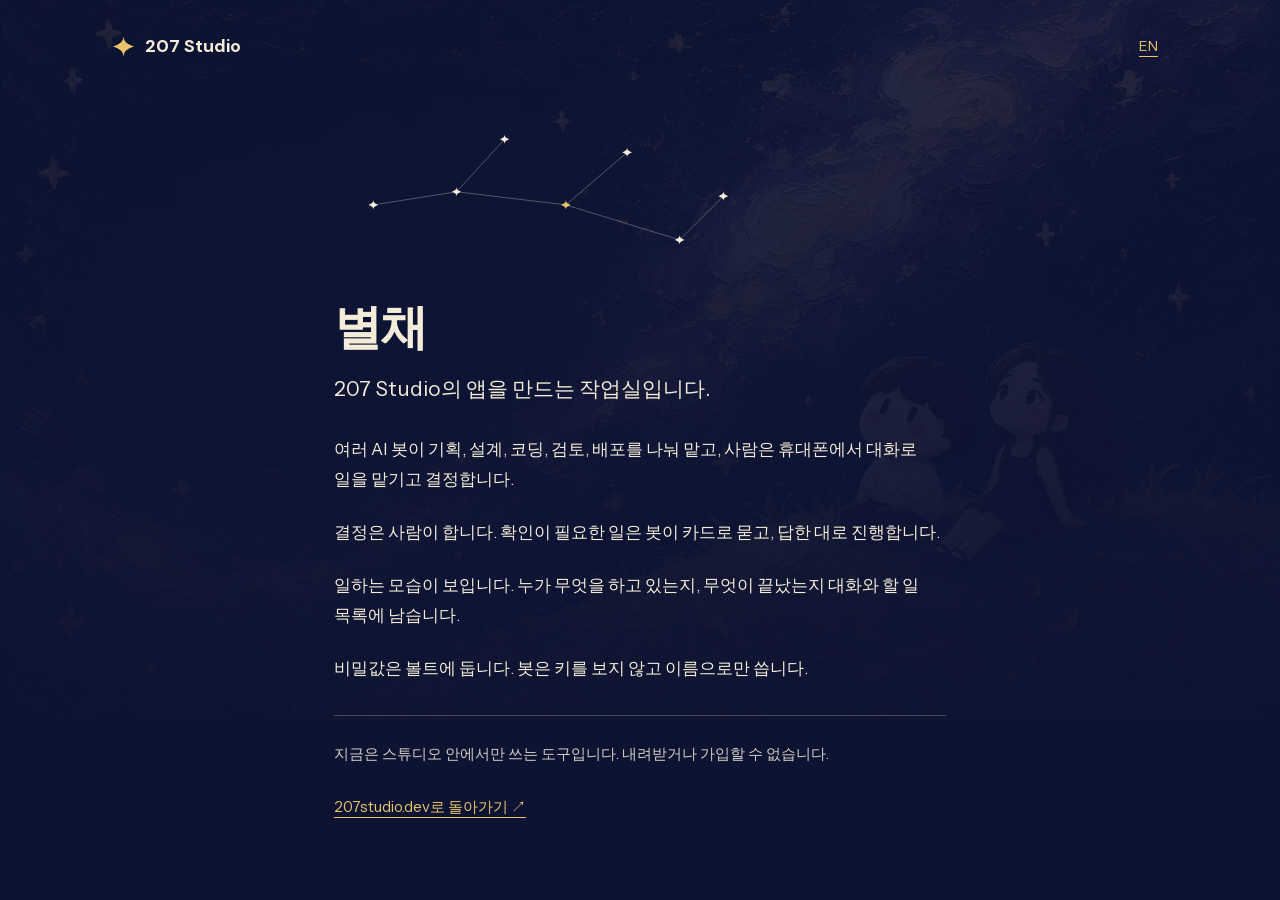
==== ko/index.html @ 6073c7ca "Build static bilingual Constellation introduction" ====
<!doctype html>
<html lang="ko"><head><meta charset="utf-8"><meta name="viewport" content="width=device-width,initial-scale=1"><title>별채 — 207 Studio</title><meta name="description" content="207 Studio의 앱을 만드는 작업실입니다."><meta name="theme-color" content="#0d1333"><link rel="canonical" href="https://constellation.207studio.dev/ko/"><link rel="alternate" hreflang="en" href="https://constellation.207studio.dev/"><link rel="alternate" hreflang="ko" href="https://constellation.207studio.dev/ko/"><link rel="alternate" hreflang="x-default" href="https://constellation.207studio.dev/"><meta property="og:title" content="별채 — 207 Studio"><meta property="og:description" content="207 Studio의 앱을 만드는 작업실입니다."><meta property="og:type" content="website"><meta property="og:url" content="https://constellation.207studio.dev/ko/"><link rel="icon" href="/assets/star.svg" type="image/svg+xml"><link rel="stylesheet" href="/assets/style.css"></head><body>
<header><span class="brand"><svg viewBox="0 0 24 24" aria-hidden="true"><path d="M12 1c.4 5.6 2.6 8 11 11-8.4 3-10.6 5.4-11 11-.4-5.6-2.6-8-11-11 8.4-3 10.6-5.4 11-11z"/></svg>207 Studio</span><a lang="en" hreflang="en" href="/">EN</a></header>
<main><svg class="constellation" viewBox="0 0 480 180" aria-hidden="true"><path class="threads" d="M45 105 140 90 195 30M140 90 265 105 335 45M265 105 395 145 445 95"/><g transform="translate(39 99) scale(.5)"><path d="M12 1c.4 5.6 2.6 8 11 11-8.4 3-10.6 5.4-11 11-.4-5.6-2.6-8-11-11 8.4-3 10.6-5.4 11-11z"/></g><g transform="translate(134 84) scale(.5)"><path d="M12 1c.4 5.6 2.6 8 11 11-8.4 3-10.6 5.4-11 11-.4-5.6-2.6-8-11-11 8.4-3 10.6-5.4 11-11z"/></g><g transform="translate(189 24) scale(.5)"><path d="M12 1c.4 5.6 2.6 8 11 11-8.4 3-10.6 5.4-11 11-.4-5.6-2.6-8-11-11 8.4-3 10.6-5.4 11-11z"/></g><g transform="translate(259 99) scale(.5)" class="gold"><path d="M12 1c.4 5.6 2.6 8 11 11-8.4 3-10.6 5.4-11 11-.4-5.6-2.6-8-11-11 8.4-3 10.6-5.4 11-11z"/></g><g transform="translate(329 39) scale(.5)"><path d="M12 1c.4 5.6 2.6 8 11 11-8.4 3-10.6 5.4-11 11-.4-5.6-2.6-8-11-11 8.4-3 10.6-5.4 11-11z"/></g><g transform="translate(389 139) scale(.5)"><path d="M12 1c.4 5.6 2.6 8 11 11-8.4 3-10.6 5.4-11 11-.4-5.6-2.6-8-11-11 8.4-3 10.6-5.4 11-11z"/></g><g transform="translate(439 89) scale(.5)"><path d="M12 1c.4 5.6 2.6 8 11 11-8.4 3-10.6 5.4-11 11-.4-5.6-2.6-8-11-11 8.4-3 10.6-5.4 11-11z"/></g></svg><h1>별채</h1><p class="lead">207 Studio의 앱을 만드는 작업실입니다.</p><div class="copy"><p>여러 AI 봇이 기획, 설계, 코딩, 검토, 배포를 나눠 맡고, 사람은 휴대폰에서 대화로 일을 맡기고 결정합니다.</p><p>결정은 사람이 합니다. 확인이 필요한 일은 봇이 카드로 묻고, 답한 대로 진행합니다.</p><p>일하는 모습이 보입니다. 누가 무엇을 하고 있는지, 무엇이 끝났는지 대화와 할 일 목록에 남습니다.</p><p>비밀값은 볼트에 둡니다. 봇은 키를 보지 않고 이름으로만 씁니다.</p></div><p class="status">지금은 스튜디오 안에서만 쓰는 도구입니다. 내려받거나 가입할 수 없습니다.</p><a class="back" href="https://207studio.dev/ko/">207studio.dev로 돌아가기 <span aria-hidden="true">↗</span></a></main></body></html>
---- assets/style.css ----
@font-face{font-family:'DM Sans';src:url('fonts/dm-sans-700-latin.woff2') format('woff2');font-weight:700;font-display:swap}
@font-face{font-family:'Instrument Sans';src:url('fonts/instrument-sans-latin.woff2') format('woff2');font-weight:400 700;font-display:swap}
*{box-sizing:border-box}html{color-scheme:dark;background:#0d1333}body{margin:0;color:#f4ecd8;font-family:'Instrument Sans','Apple SD Gothic Neo','Malgun Gothic',sans-serif;font-size:17px;line-height:1.8;background:linear-gradient(#0d1333dd,#0d1333f5 600px),url('sky.webp') center top/1280px auto no-repeat;min-height:100vh}header{max-width:1120px;margin:auto;padding:28px 32px;display:flex;align-items:center;justify-content:space-between}.brand{display:flex;align-items:center;gap:10px;font-family:'DM Sans',sans-serif;font-weight:700;font-size:18px}.brand svg{width:23px;height:23px;fill:#e9c46a}a{color:#e9c46a;text-underline-offset:5px;text-decoration-thickness:1px}header a{padding:6px 10px;font-size:14px}a:hover{text-decoration-thickness:2px}a:focus-visible{outline:2px solid #e9c46a;outline-offset:5px;border-radius:2px}main{max-width:660px;margin:20px auto 0;padding:0 24px 72px}.constellation{display:block;width:min(100%,420px);height:auto;margin:0 0 28px;fill:#f4ecd8}.threads{fill:none;stroke:#f4ecd8;stroke-opacity:.35;stroke-width:1}.gold{fill:#e9c46a}h1{font-family:'DM Sans','Apple SD Gothic Neo','Malgun Gothic',sans-serif;font-size:clamp(36px,6vw,48px);line-height:1.2;letter-spacing:-.035em;margin:0 0 16px}.lead{font-size:21px;line-height:1.6;margin:0 0 28px}.copy p{margin:0 0 22px}.status{border-top:1px solid #f4ecd840;margin:32px 0 24px;padding-top:24px;font-size:15px;color:#d3cdbf}.back{font-size:15px}html[lang=ko] main{word-break:keep-all;overflow-wrap:break-word}@media(max-width:480px){header{padding:20px 24px}main{margin-top:12px}.constellation{margin-bottom:24px}.lead{font-size:20px}}
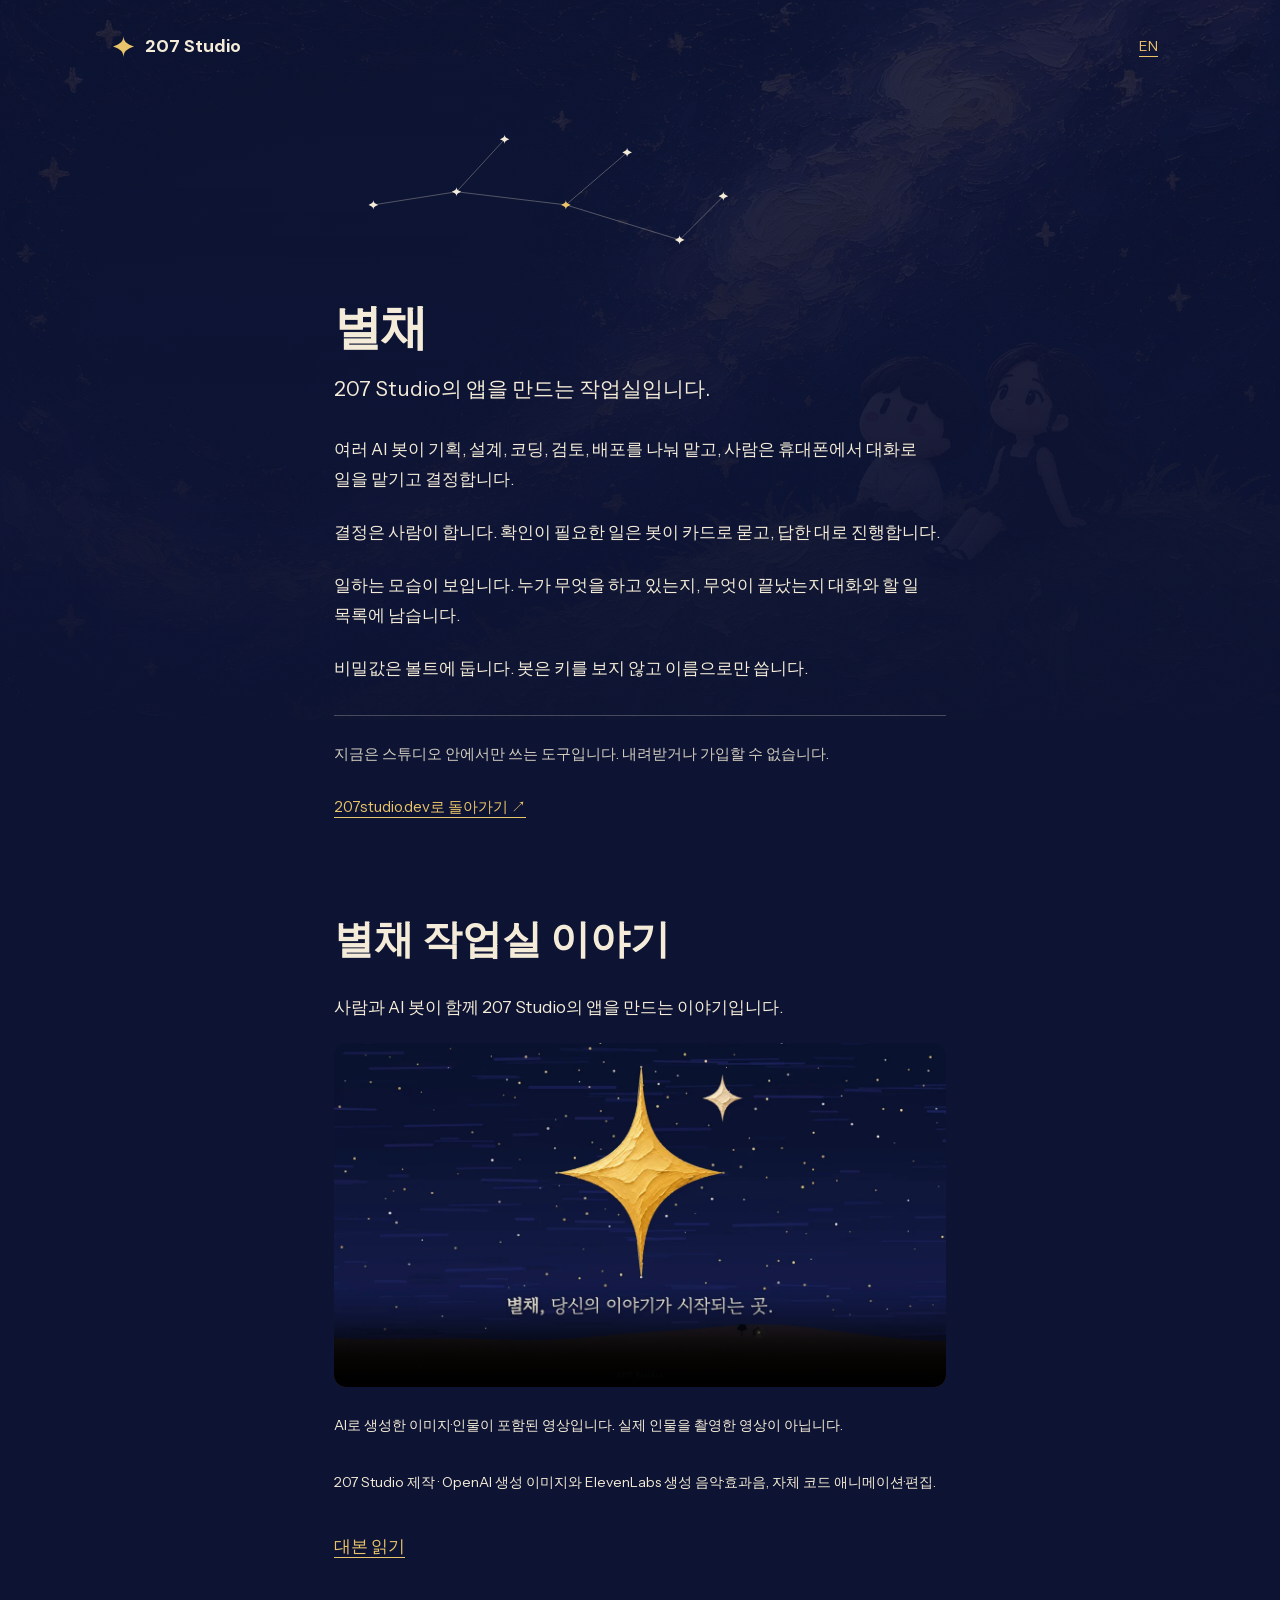
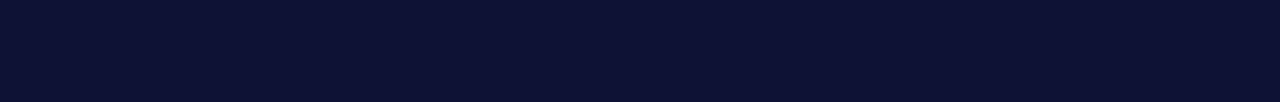
==== commit adedbec4: "Add owner-authorized bilingual ad with captions and AI credit" ====
--- a/ko/index.html
+++ b/ko/index.html
@@ -1,4 +1,5 @@
 <!doctype html>
-<html lang="ko"><head><meta charset="utf-8"><meta name="viewport" content="width=device-width,initial-scale=1"><title>별채 — 207 Studio</title><meta name="description" content="207 Studio의 앱을 만드는 작업실입니다."><meta name="theme-color" content="#0d1333"><link rel="canonical" href="https://constellation.207studio.dev/ko/"><link rel="alternate" hreflang="en" href="https://constellation.207studio.dev/"><link rel="alternate" hreflang="ko" href="https://constellation.207studio.dev/ko/"><link rel="alternate" hreflang="x-default" href="https://constellation.207studio.dev/"><meta property="og:title" content="별채 — 207 Studio"><meta property="og:description" content="207 Studio의 앱을 만드는 작업실입니다."><meta property="og:type" content="website"><meta property="og:url" content="https://constellation.207studio.dev/ko/"><link rel="icon" href="/assets/star.svg" type="image/svg+xml"><link rel="stylesheet" href="/assets/style.css"></head><body>
+<html lang="ko"><head><meta charset="utf-8"><meta name="viewport" content="width=device-width,initial-scale=1"><title>별채 — 207 Studio</title><meta name="description" content="207 Studio의 앱을 만드는 작업실입니다."><meta name="theme-color" content="#0d1333"><link rel="canonical" href="https://constellation.207studio.dev/ko/"><link rel="alternate" hreflang="en" href="https://constellation.207studio.dev/"><link rel="alternate" hreflang="ko" href="https://constellation.207studio.dev/ko/"><link rel="alternate" hreflang="x-default" href="https://constellation.207studio.dev/"><meta property="og:title" content="별채 — 207 Studio"><meta property="og:description" content="207 Studio의 앱을 만드는 작업실입니다."><meta property="og:type" content="website"><meta property="og:url" content="https://constellation.207studio.dev/ko/"><link rel="icon" href="/assets/star.svg" type="image/svg+xml"><link rel="stylesheet" href="/assets/style.css"><link rel="stylesheet" href="/assets/constellation-video.css"></head><body>
 <header><span class="brand"><svg viewBox="0 0 24 24" aria-hidden="true"><path d="M12 1c.4 5.6 2.6 8 11 11-8.4 3-10.6 5.4-11 11-.4-5.6-2.6-8-11-11 8.4-3 10.6-5.4 11-11z"/></svg>207 Studio</span><a lang="en" hreflang="en" href="/">EN</a></header>
-<main><svg class="constellation" viewBox="0 0 480 180" aria-hidden="true"><path class="threads" d="M45 105 140 90 195 30M140 90 265 105 335 45M265 105 395 145 445 95"/><g transform="translate(39 99) scale(.5)"><path d="M12 1c.4 5.6 2.6 8 11 11-8.4 3-10.6 5.4-11 11-.4-5.6-2.6-8-11-11 8.4-3 10.6-5.4 11-11z"/></g><g transform="translate(134 84) scale(.5)"><path d="M12 1c.4 5.6 2.6 8 11 11-8.4 3-10.6 5.4-11 11-.4-5.6-2.6-8-11-11 8.4-3 10.6-5.4 11-11z"/></g><g transform="translate(189 24) scale(.5)"><path d="M12 1c.4 5.6 2.6 8 11 11-8.4 3-10.6 5.4-11 11-.4-5.6-2.6-8-11-11 8.4-3 10.6-5.4 11-11z"/></g><g transform="translate(259 99) scale(.5)" class="gold"><path d="M12 1c.4 5.6 2.6 8 11 11-8.4 3-10.6 5.4-11 11-.4-5.6-2.6-8-11-11 8.4-3 10.6-5.4 11-11z"/></g><g transform="translate(329 39) scale(.5)"><path d="M12 1c.4 5.6 2.6 8 11 11-8.4 3-10.6 5.4-11 11-.4-5.6-2.6-8-11-11 8.4-3 10.6-5.4 11-11z"/></g><g transform="translate(389 139) scale(.5)"><path d="M12 1c.4 5.6 2.6 8 11 11-8.4 3-10.6 5.4-11 11-.4-5.6-2.6-8-11-11 8.4-3 10.6-5.4 11-11z"/></g><g transform="translate(439 89) scale(.5)"><path d="M12 1c.4 5.6 2.6 8 11 11-8.4 3-10.6 5.4-11 11-.4-5.6-2.6-8-11-11 8.4-3 10.6-5.4 11-11z"/></g></svg><h1>별채</h1><p class="lead">207 Studio의 앱을 만드는 작업실입니다.</p><div class="copy"><p>여러 AI 봇이 기획, 설계, 코딩, 검토, 배포를 나눠 맡고, 사람은 휴대폰에서 대화로 일을 맡기고 결정합니다.</p><p>결정은 사람이 합니다. 확인이 필요한 일은 봇이 카드로 묻고, 답한 대로 진행합니다.</p><p>일하는 모습이 보입니다. 누가 무엇을 하고 있는지, 무엇이 끝났는지 대화와 할 일 목록에 남습니다.</p><p>비밀값은 볼트에 둡니다. 봇은 키를 보지 않고 이름으로만 씁니다.</p></div><p class="status">지금은 스튜디오 안에서만 쓰는 도구입니다. 내려받거나 가입할 수 없습니다.</p><a class="back" href="https://207studio.dev/ko/">207studio.dev로 돌아가기 <span aria-hidden="true">↗</span></a></main></body></html>+<main><svg class="constellation" viewBox="0 0 480 180" aria-hidden="true"><path class="threads" d="M45 105 140 90 195 30M140 90 265 105 335 45M265 105 395 145 445 95"/><g transform="translate(39 99) scale(.5)"><path d="M12 1c.4 5.6 2.6 8 11 11-8.4 3-10.6 5.4-11 11-.4-5.6-2.6-8-11-11 8.4-3 10.6-5.4 11-11z"/></g><g transform="translate(134 84) scale(.5)"><path d="M12 1c.4 5.6 2.6 8 11 11-8.4 3-10.6 5.4-11 11-.4-5.6-2.6-8-11-11 8.4-3 10.6-5.4 11-11z"/></g><g transform="translate(189 24) scale(.5)"><path d="M12 1c.4 5.6 2.6 8 11 11-8.4 3-10.6 5.4-11 11-.4-5.6-2.6-8-11-11 8.4-3 10.6-5.4 11-11z"/></g><g transform="translate(259 99) scale(.5)" class="gold"><path d="M12 1c.4 5.6 2.6 8 11 11-8.4 3-10.6 5.4-11 11-.4-5.6-2.6-8-11-11 8.4-3 10.6-5.4 11-11z"/></g><g transform="translate(329 39) scale(.5)"><path d="M12 1c.4 5.6 2.6 8 11 11-8.4 3-10.6 5.4-11 11-.4-5.6-2.6-8-11-11 8.4-3 10.6-5.4 11-11z"/></g><g transform="translate(389 139) scale(.5)"><path d="M12 1c.4 5.6 2.6 8 11 11-8.4 3-10.6 5.4-11 11-.4-5.6-2.6-8-11-11 8.4-3 10.6-5.4 11-11z"/></g><g transform="translate(439 89) scale(.5)"><path d="M12 1c.4 5.6 2.6 8 11 11-8.4 3-10.6 5.4-11 11-.4-5.6-2.6-8-11-11 8.4-3 10.6-5.4 11-11z"/></g></svg><h1>별채</h1><p class="lead">207 Studio의 앱을 만드는 작업실입니다.</p><div class="copy"><p>여러 AI 봇이 기획, 설계, 코딩, 검토, 배포를 나눠 맡고, 사람은 휴대폰에서 대화로 일을 맡기고 결정합니다.</p><p>결정은 사람이 합니다. 확인이 필요한 일은 봇이 카드로 묻고, 답한 대로 진행합니다.</p><p>일하는 모습이 보입니다. 누가 무엇을 하고 있는지, 무엇이 끝났는지 대화와 할 일 목록에 남습니다.</p><p>비밀값은 볼트에 둡니다. 봇은 키를 보지 않고 이름으로만 씁니다.</p></div><p class="status">지금은 스튜디오 안에서만 쓰는 도구입니다. 내려받거나 가입할 수 없습니다.</p><a class="back" href="https://207studio.dev/ko/">207studio.dev로 돌아가기 <span aria-hidden="true">↗</span></a><!-- constellation-video:start --><section class="constellation-video wrap" aria-labelledby="constellation-video-title"><h2 id="constellation-video-title">별채 작업실 이야기</h2><p>사람과 AI 봇이 함께 207 Studio의 앱을 만드는 이야기입니다.</p><video controls playsinline preload="none" width="1280" height="720" poster="/assets/constellation/poster-ko.webp"><source src="/assets/constellation/constellation-v0.7.2-ko-720p.mp4" type="video/mp4"><track kind="captions" src="/assets/constellation/captions-ko.vtt" srclang="ko" label="한국어" default><track kind="captions" src="/assets/constellation/captions-en.vtt" srclang="en" label="English"></video><p class="constellation-video-label">AI로 생성한 이미지·인물이 포함된 영상입니다. 실제 인물을 촬영한 영상이 아닙니다.</p><p class="constellation-video-label">207 Studio 제작 · OpenAI 생성 이미지와 ElevenLabs 생성 음악·효과음, 자체 코드 애니메이션·편집.</p><p class="constellation-video-links"><a href="/assets/constellation/transcript-ko.txt">대본 읽기</a> </p></section><!-- constellation-video:end -->
+</main></body></html>
--- a/assets/constellation-video.css
+++ b/assets/constellation-video.css
@@ -0,0 +1,2 @@
+.constellation-video{padding-block:48px;border-top:1px solid var(--line)}.constellation-video h2{font-family:var(--font-display);font-size:clamp(28px,4vw,40px);margin-bottom:12px}.constellation-video p{max-width:720px;margin-bottom:20px}.constellation-video video,.constellation-video-placeholder{display:block;width:100%;max-width:720px;height:auto;aspect-ratio:16/9;background:var(--night-2,#141a45);border:1px solid var(--line);border-radius:12px}.constellation-video-placeholder{display:grid;place-items:center;color:var(--ink);padding:24px;text-align:center}.constellation-video-links{display:flex;flex-wrap:wrap;gap:20px;padding-top:16px}.constellation-video a:focus-visible{outline:2px solid var(--gold);outline-offset:4px}
+.constellation-video-label{font-size:14px;color:var(--ink);padding-top:12px}.constellation-video-preview{color:var(--gold,#e9c46a);font-size:14px}html[lang=ko] .constellation-video{word-break:keep-all;overflow-wrap:break-word}
